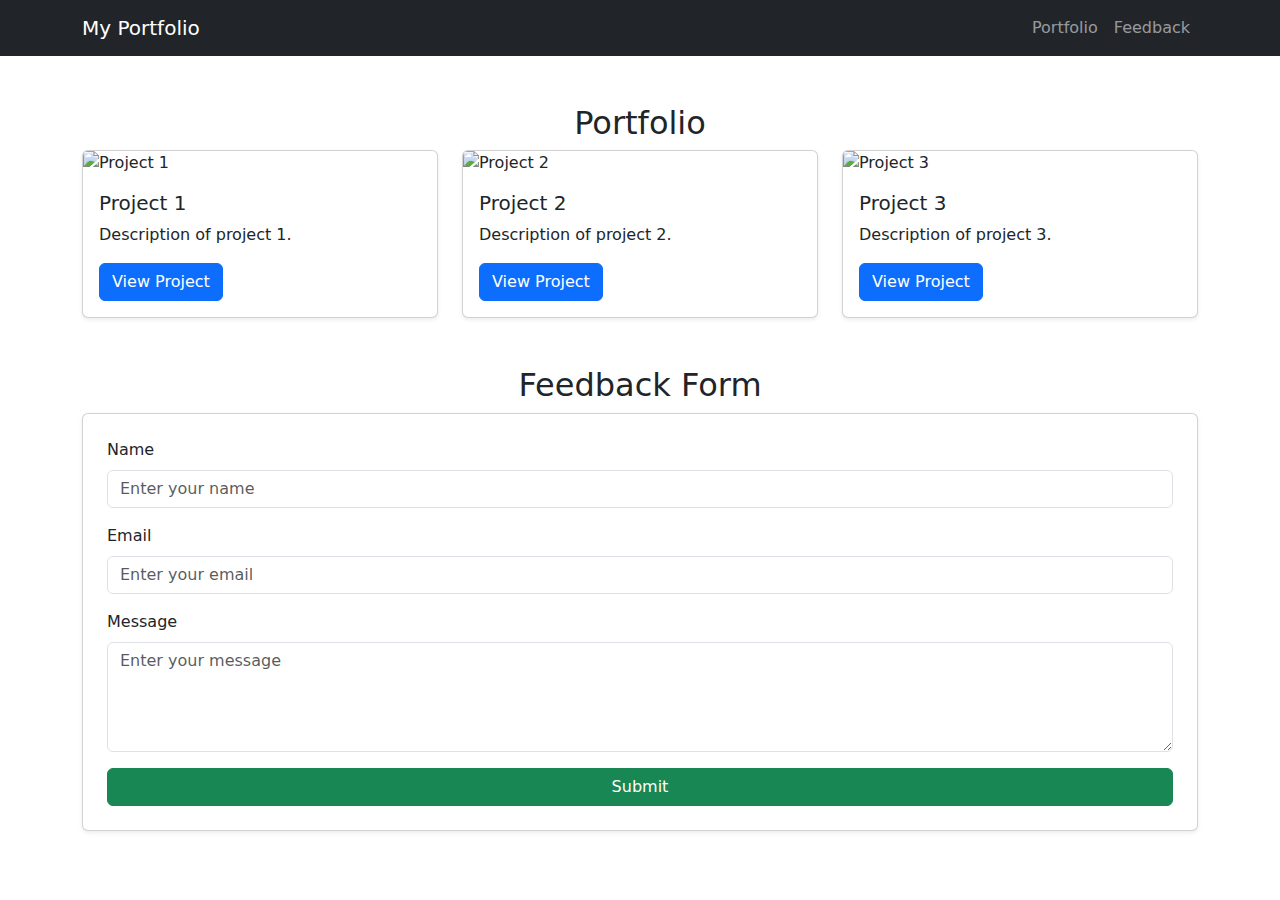
==== Portfolio_bootstrap.html @ cae2300e "Add files via upload" ====
<!DOCTYPE html>
<html lang="en">
<head>
   <meta charset="UTF-8">
   <meta name="viewport" content="width=device-width, initial-scale=1">
   <title>Portfolio & Feedback</title>
   <link href="https://cdn.jsdelivr.net/npm/bootstrap@5.3.0/dist/css/bootstrap.min.css" rel="stylesheet">
</head>
<body>
   <nav class="navbar navbar-expand-lg navbar-dark bg-dark">
       <div class="container">
           <a class="navbar-brand" href="#">My Portfolio</a>
           <button class="navbar-toggler" type="button" data-bs-toggle="collapse" data-bs-target="#navbarNav">
               <span class="navbar-toggler-icon"></span>
           </button>
           <div class="collapse navbar-collapse" id="navbarNav">
               <ul class="navbar-nav ms-auto">
                   <li class="nav-item"><a class="nav-link" href="#portfolio">Portfolio</a></li>
                   <li class="nav-item"><a class="nav-link" href="#feedback">Feedback</a></li>
               </ul>
           </div>
       </div>
   </nav>
   
   <div class="container mt-5" id="portfolio">
       <h2 class="text-center">Portfolio</h2>
       <div class="row">
           <div class="col-md-4">
               <div class="card shadow-sm">
                   <img src="project1.jpg" class="card-img-top" alt="Project 1">
                   <div class="card-body">
                       <h5 class="card-title">Project 1</h5>
                       <p class="card-text">Description of project 1.</p>
                       <a href="#" class="btn btn-primary">View Project</a>
                   </div>
               </div>
           </div>
           <div class="col-md-4">
               <div class="card shadow-sm">
                   <img src="project2.jpg" class="card-img-top" alt="Project 2">
                   <div class="card-body">
                       <h5 class="card-title">Project 2</h5>
                       <p class="card-text">Description of project 2.</p>
                       <a href="#" class="btn btn-primary">View Project</a>
                   </div>
               </div>
           </div>
           <div class="col-md-4">
               <div class="card shadow-sm">
                   <img src="project3.jpg" class="card-img-top" alt="Project 3">
                   <div class="card-body">
                       <h5 class="card-title">Project 3</h5>
                       <p class="card-text">Description of project 3.</p>
                       <a href="#" class="btn btn-primary">View Project</a>
                   </div>
               </div>
           </div>
       </div>
   </div>
 
   <div class="container mt-5" id="feedback">
       <h2 class="text-center">Feedback Form</h2>
       <div class="card p-4 shadow-sm">
           <form>
               <div class="mb-3">
                   <label for="name" class="form-label">Name</label>
                   <input type="text" class="form-control" id="name" placeholder="Enter your name" required>
               </div>
               <div class="mb-3">
                   <label for="email" class="form-label">Email</label>
                   <input type="email" class="form-control" id="email" placeholder="Enter your email" required>
               </div>
               <div class="mb-3">
                   <label for="message" class="form-label">Message</label>
                   <textarea class="form-control" id="message" rows="4" placeholder="Enter your message" required></textarea>
               </div>
               <button type="submit" class="btn btn-success w-100">Submit</button>
           </form>
       </div>
   </div>
 
   <script src="https://cdn.jsdelivr.net/npm/bootstrap@5.3.0/dist/js/bootstrap.bundle.min.js"></script>
</body>
</html>
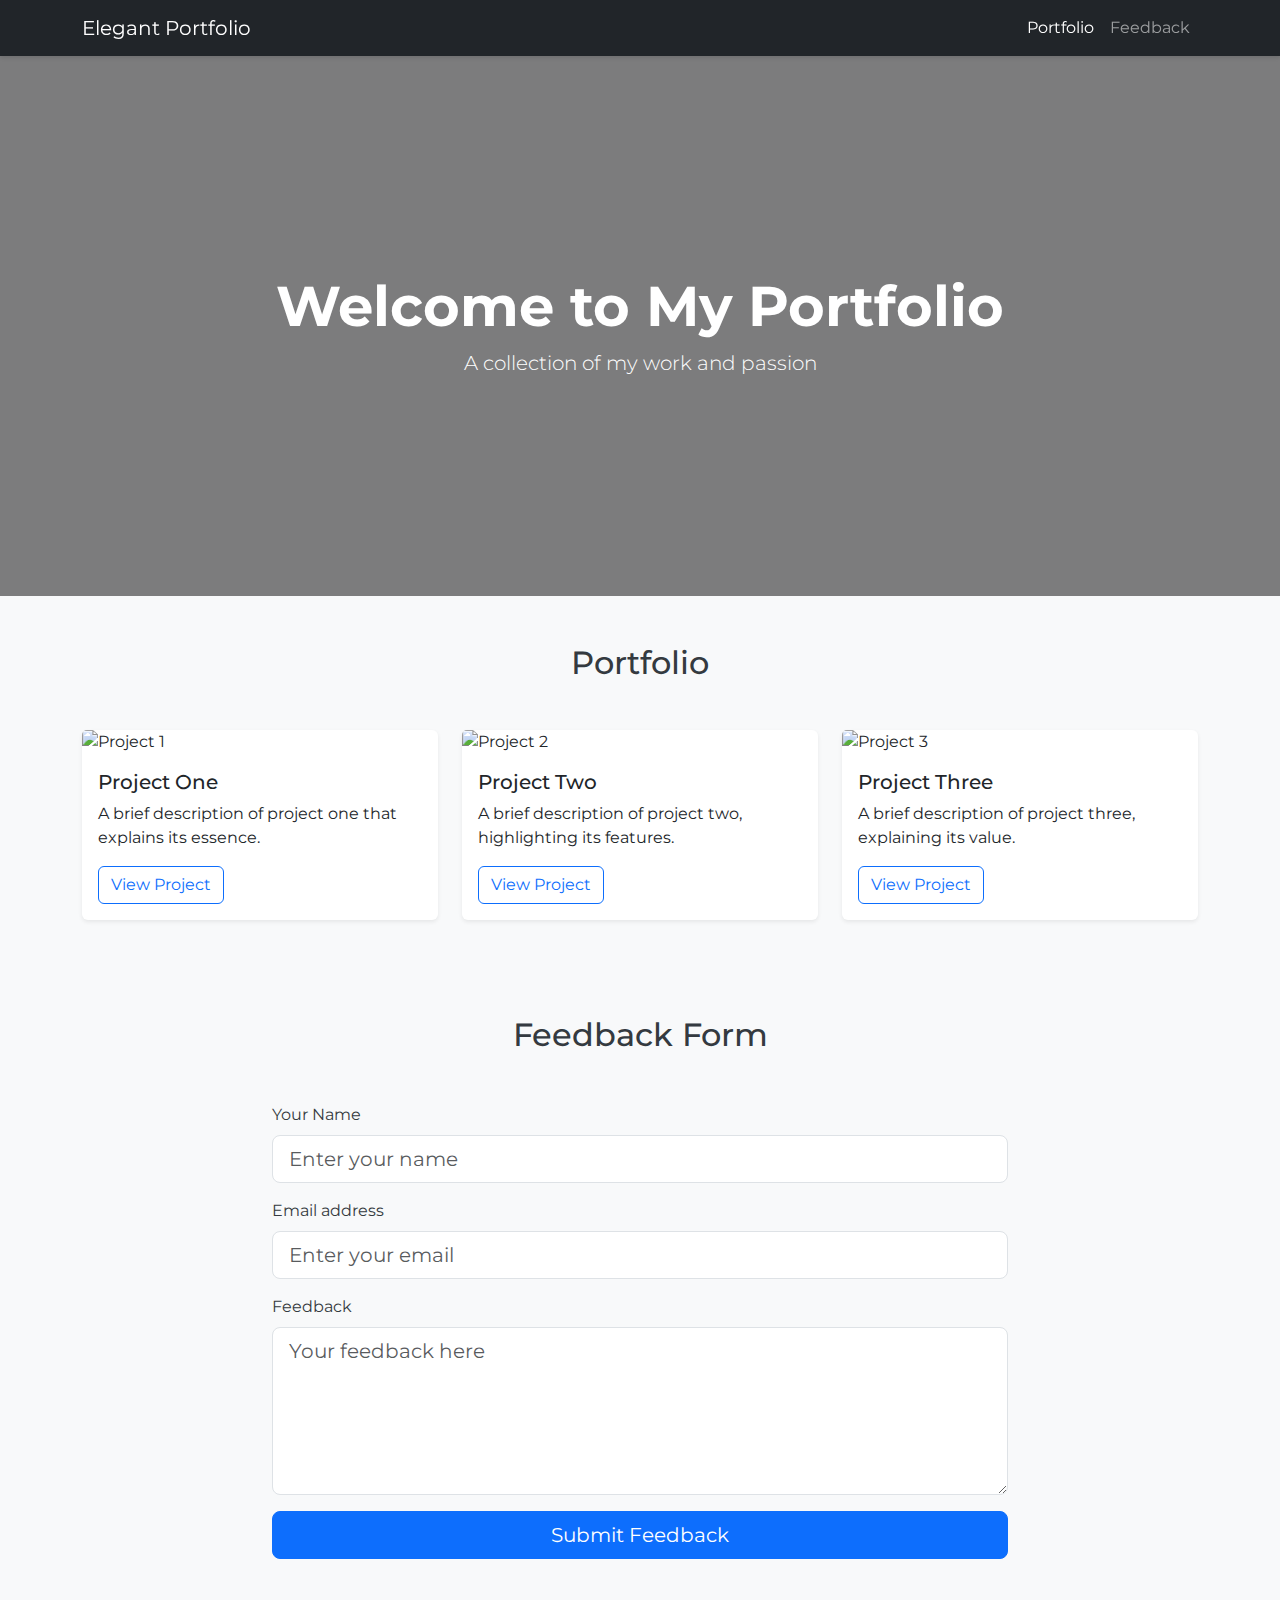
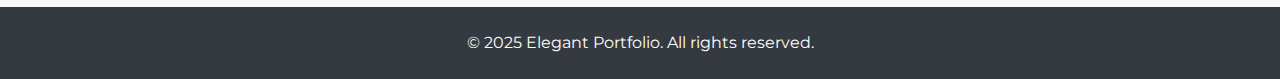
==== commit 2ac3ec5c: "Update Portfolio_bootstrap.html" ====
--- a/Portfolio_bootstrap.html
+++ b/Portfolio_bootstrap.html
@@ -1,84 +1,168 @@
 <!DOCTYPE html>
 <html lang="en">
 <head>
-   <meta charset="UTF-8">
-   <meta name="viewport" content="width=device-width, initial-scale=1">
-   <title>Portfolio & Feedback</title>
-   <link href="https://cdn.jsdelivr.net/npm/bootstrap@5.3.0/dist/css/bootstrap.min.css" rel="stylesheet">
+  <meta charset="UTF-8">
+  <meta name="viewport" content="width=device-width, initial-scale=1">
+  <title>Elegant Portfolio</title>
+  <!-- Bootstrap CSS CDN -->
+  <link href="https://cdn.jsdelivr.net/npm/bootstrap@5.3.0/dist/css/bootstrap.min.css" rel="stylesheet">
+  <!-- Google Fonts -->
+  <link href="https://fonts.googleapis.com/css2?family=Montserrat:wght@300;400;600&display=swap" rel="stylesheet">
+  <style>
+    body {
+      font-family: 'Montserrat', sans-serif;
+      background: #f8f9fa;
+      color: #343a40;
+    }
+    .navbar {
+      box-shadow: 0 2px 4px rgba(0,0,0,0.1);
+    }
+    /* Hero Section */
+    .hero {
+      background: url('https://via.placeholder.com/1200x600') center center/cover no-repeat;
+      height: 60vh;
+      position: relative;
+    }
+    .hero-overlay {
+      position: absolute;
+      top: 0; left: 0;
+      width: 100%; height: 100%;
+      background: rgba(0,0,0,0.5);
+    }
+    .hero-text {
+      position: relative;
+      z-index: 1;
+      color: #fff;
+      text-align: center;
+      top: 50%;
+      transform: translateY(-50%);
+    }
+    /* Card Hover Effect */
+    .card:hover {
+      transform: translateY(-5px);
+      transition: transform 0.3s;
+      box-shadow: 0 10px 20px rgba(0,0,0,0.2);
+    }
+    /* Footer */
+    footer {
+      background: #343a40;
+    }
+    footer p {
+      color: #fff;
+      margin: 0;
+    }
+  </style>
 </head>
 <body>
-   <nav class="navbar navbar-expand-lg navbar-dark bg-dark">
-       <div class="container">
-           <a class="navbar-brand" href="#">My Portfolio</a>
-           <button class="navbar-toggler" type="button" data-bs-toggle="collapse" data-bs-target="#navbarNav">
-               <span class="navbar-toggler-icon"></span>
-           </button>
-           <div class="collapse navbar-collapse" id="navbarNav">
-               <ul class="navbar-nav ms-auto">
-                   <li class="nav-item"><a class="nav-link" href="#portfolio">Portfolio</a></li>
-                   <li class="nav-item"><a class="nav-link" href="#feedback">Feedback</a></li>
-               </ul>
-           </div>
-       </div>
-   </nav>
-   
-   <div class="container mt-5" id="portfolio">
-       <h2 class="text-center">Portfolio</h2>
-       <div class="row">
-           <div class="col-md-4">
-               <div class="card shadow-sm">
-                   <img src="project1.jpg" class="card-img-top" alt="Project 1">
-                   <div class="card-body">
-                       <h5 class="card-title">Project 1</h5>
-                       <p class="card-text">Description of project 1.</p>
-                       <a href="#" class="btn btn-primary">View Project</a>
-                   </div>
-               </div>
-           </div>
-           <div class="col-md-4">
-               <div class="card shadow-sm">
-                   <img src="project2.jpg" class="card-img-top" alt="Project 2">
-                   <div class="card-body">
-                       <h5 class="card-title">Project 2</h5>
-                       <p class="card-text">Description of project 2.</p>
-                       <a href="#" class="btn btn-primary">View Project</a>
-                   </div>
-               </div>
-           </div>
-           <div class="col-md-4">
-               <div class="card shadow-sm">
-                   <img src="project3.jpg" class="card-img-top" alt="Project 3">
-                   <div class="card-body">
-                       <h5 class="card-title">Project 3</h5>
-                       <p class="card-text">Description of project 3.</p>
-                       <a href="#" class="btn btn-primary">View Project</a>
-                   </div>
-               </div>
-           </div>
-       </div>
-   </div>
- 
-   <div class="container mt-5" id="feedback">
-       <h2 class="text-center">Feedback Form</h2>
-       <div class="card p-4 shadow-sm">
-           <form>
-               <div class="mb-3">
-                   <label for="name" class="form-label">Name</label>
-                   <input type="text" class="form-control" id="name" placeholder="Enter your name" required>
-               </div>
-               <div class="mb-3">
-                   <label for="email" class="form-label">Email</label>
-                   <input type="email" class="form-control" id="email" placeholder="Enter your email" required>
-               </div>
-               <div class="mb-3">
-                   <label for="message" class="form-label">Message</label>
-                   <textarea class="form-control" id="message" rows="4" placeholder="Enter your message" required></textarea>
-               </div>
-               <button type="submit" class="btn btn-success w-100">Submit</button>
-           </form>
-       </div>
-   </div>
- 
-   <script src="https://cdn.jsdelivr.net/npm/bootstrap@5.3.0/dist/js/bootstrap.bundle.min.js"></script>
+  <!-- Navigation Bar -->
+  <nav class="navbar navbar-expand-lg navbar-dark bg-dark sticky-top">
+    <div class="container">
+      <a class="navbar-brand" href="#">Elegant Portfolio</a>
+      <button class="navbar-toggler" type="button" data-bs-toggle="collapse" 
+              data-bs-target="#navbarNav" aria-controls="navbarNav" 
+              aria-expanded="false" aria-label="Toggle navigation">
+        <span class="navbar-toggler-icon"></span>
+      </button>
+      <div class="collapse navbar-collapse justify-content-end" id="navbarNav">
+        <ul class="navbar-nav">
+          <li class="nav-item">
+            <a class="nav-link active" href="#portfolio">Portfolio</a>
+          </li>
+          <li class="nav-item">
+            <a class="nav-link" href="#feedback">Feedback</a>
+          </li>
+        </ul>
+      </div>
+    </div>
+  </nav>
+
+  <!-- Hero Section -->
+  <section class="hero">
+    <div class="hero-overlay"></div>
+    <div class="container hero-text">
+      <h1 class="display-4 fw-bold">Welcome to My Portfolio</h1>
+      <p class="lead">A collection of my work and passion</p>
+    </div>
+  </section>
+
+  <!-- Portfolio Section -->
+  <section id="portfolio" class="py-5">
+    <div class="container">
+      <h2 class="text-center mb-5">Portfolio</h2>
+      <div class="row g-4">
+        <!-- Portfolio Card 1 -->
+        <div class="col-md-4">
+          <div class="card border-0 shadow-sm">
+            <img src="https://via.placeholder.com/500x300" class="card-img-top" alt="Project 1">
+            <div class="card-body">
+              <h5 class="card-title">Project One</h5>
+              <p class="card-text">A brief description of project one that explains its essence.</p>
+              <a href="#" class="btn btn-outline-primary">View Project</a>
+            </div>
+          </div>
+        </div>
+        <!-- Portfolio Card 2 -->
+        <div class="col-md-4">
+          <div class="card border-0 shadow-sm">
+            <img src="https://via.placeholder.com/500x300" class="card-img-top" alt="Project 2">
+            <div class="card-body">
+              <h5 class="card-title">Project Two</h5>
+              <p class="card-text">A brief description of project two, highlighting its features.</p>
+              <a href="#" class="btn btn-outline-primary">View Project</a>
+            </div>
+          </div>
+        </div>
+        <!-- Portfolio Card 3 -->
+        <div class="col-md-4">
+          <div class="card border-0 shadow-sm">
+            <img src="https://via.placeholder.com/500x300" class="card-img-top" alt="Project 3">
+            <div class="card-body">
+              <h5 class="card-title">Project Three</h5>
+              <p class="card-text">A brief description of project three, explaining its value.</p>
+              <a href="#" class="btn btn-outline-primary">View Project</a>
+            </div>
+          </div>
+        </div>
+      </div>
+    </div>
+  </section>
+
+  <!-- Feedback Form Section -->
+  <section id="feedback" class="py-5 bg-light">
+    <div class="container">
+      <h2 class="text-center mb-5">Feedback Form</h2>
+      <div class="row justify-content-center">
+        <div class="col-md-8">
+          <form>
+            <div class="mb-3">
+              <label for="name" class="form-label">Your Name</label>
+              <input type="text" class="form-control form-control-lg" id="name" placeholder="Enter your name">
+            </div>
+            <div class="mb-3">
+              <label for="email" class="form-label">Email address</label>
+              <input type="email" class="form-control form-control-lg" id="email" placeholder="Enter your email">
+            </div>
+            <div class="mb-3">
+              <label for="message" class="form-label">Feedback</label>
+              <textarea class="form-control form-control-lg" id="message" rows="5" placeholder="Your feedback here"></textarea>
+            </div>
+            <div class="d-grid">
+              <button type="submit" class="btn btn-primary btn-lg">Submit Feedback</button>
+            </div>
+          </form>
+        </div>
+      </div>
+    </div>
+  </section>
+
+  <!-- Footer -->
+  <footer class="py-4">
+    <div class="container text-center">
+      <p>&copy; 2025 Elegant Portfolio. All rights reserved.</p>
+    </div>
+  </footer>
+
+  <!-- Bootstrap JS Bundle CDN (includes Popper) -->
+  <script src="https://cdn.jsdelivr.net/npm/bootstrap@5.3.0/dist/js/bootstrap.bundle.min.js"></script>
 </body>
-</html>+</html>
